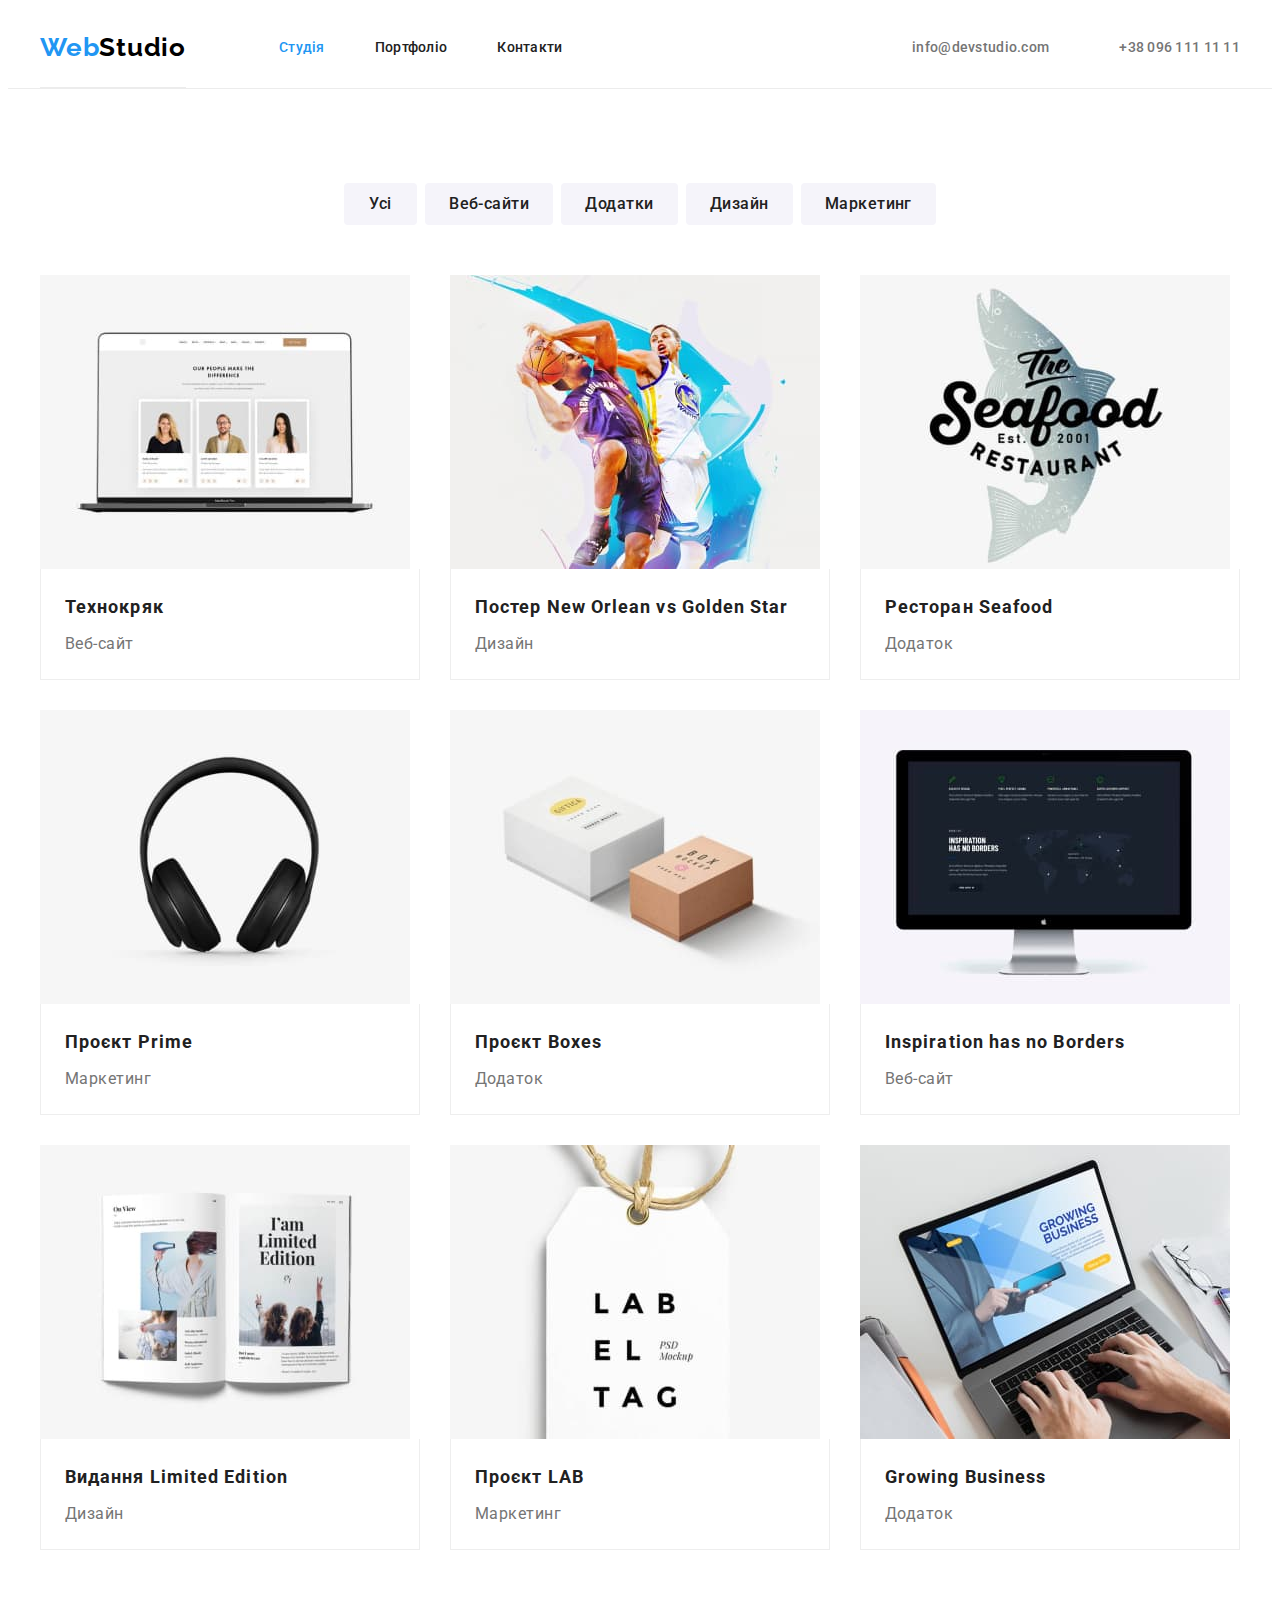
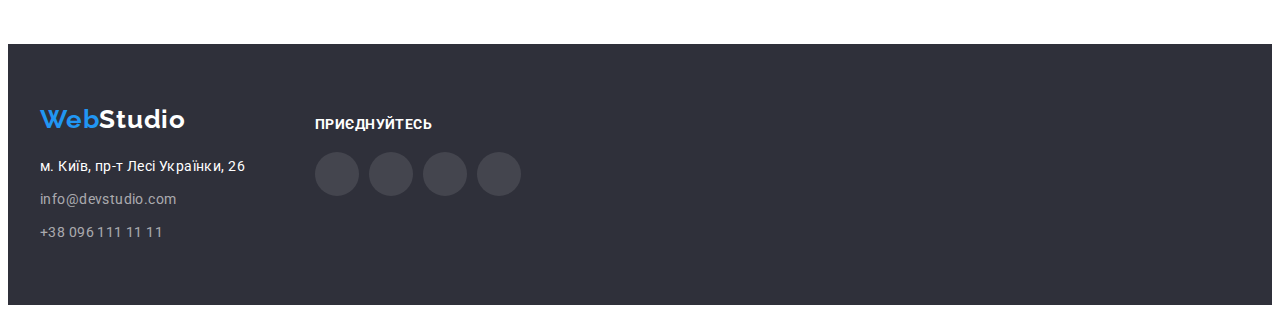
==== portfolio.html @ 78f127bf "first commit" ====
<!DOCTYPE html>
<html lang="uk">
  <head>
    <meta charset="utf-8" />
    <meta name="description" content="Студія веб розробки" />
    <meta name="viewport" content="width=device-width, initial-scale=1.0" />
    <title>WebStudio</title>
    <link rel="preconnect" href="https://fonts.googleapis.com" />
    <link rel="preconnect" href="https://fonts.gstatic.com" crossorigin />
    <link
      href="https://fonts.googleapis.com/css2?family=Raleway:wght@700&family=Roboto:wght@400;500;700;900&display=swap"
      rel="stylesheet"
    />
    <link
      rel="stylesheet"
      href="https://cdnjs.cloudflare.com/ajax/libs/modern-normalize/1.1.0/modern-normalize.min.css"
      integrity="sha512-wpPYUAdjBVSE4KJnH1VR1HeZfpl1ub8YT/NKx4PuQ5NmX2tKuGu6U/JRp5y+Y8XG2tV+wKQpNHVUX03MfMFn9Q=="
      crossorigin="anonymous"
      referrerpolicy="no-referrer"
    />
    <link rel="stylesheet" href="./css/styles.css" />
  </head>

  <body>
    <header class="header">
      <nav class="container main-nav">
        <a href="./index.html" class="logo header"><span>Web</span>Studio</a>
        <ul class="site-nav list">
          <li class="item">
            <a href="./index.html" class="current link menu">Студія</a>
          </li>
          <li class="item">
            <a href="./portfolio.html" class="link menu">Портфоліо</a>
          </li>
          <li class="item"><a href="" class="link menu">Контакти</a></li>
        </ul>
        <ul class="site-nav list">
          <li class="item">
            <a href="mailto:info@devstudio.com" class="link contacts">
              <svg class="site-nav-icons-envelope">
                <use href="./images/icons.svg#icon-envelope"></use>
              </svg>
              info@devstudio.com
            </a>
          </li>
          <li class="item">
            <a href="tel:+380961111111" class="link contacts"
              ><svg class="site-nav-icons-smartphone">
                <use href="./images/icons.svg#icon-smartphone"></use>
              </svg>
              +38 096 111 11 11</a
            >
          </li>
        </ul>
      </nav>
    </header>

    <main>
      <section class="section">
        <div class="container">
          <ul class="buttons list">
            <li class="item">
              <button type="button" class="button secondary">Усі</button>
            </li>
            <li class="item">
              <button type="button" class="button secondary">Веб-сайти</button>
            </li>
            <li class="item">
              <button type="button" class="button secondary">Додатки</button>
            </li>
            <li class="item">
              <button type="button" class="button secondary">Дизайн</button>
            </li>
            <li class="item">
              <button type="button" class="button secondary">Маркетинг</button>
            </li>
          </ul>
          <ul class="portfolio list">
            <li class="item">
              <img
                src="./images/portfolio1.jpg"
                width="370"
                alt="Ноутбук"
                class="picture"
              />
              <div class="caption">
                <h3 class="title">Технокряк</h3>
                <p class="text">Веб-сайт</p>
              </div>
            </li>
            <li class="item">
              <img
                src="./images/portfolio2.jpg"
                width="370"
                alt="Баскетболісти"
                class="picture"
              />
              <div class="caption">
                <h3 class="title">
                  Постер <span lang="en">New Orlean vs Golden Star</span>
                </h3>
                <p class="text">Дизайн</p>
              </div>
            </li>
            <li class="item">
              <img
                src="./images/portfolio3.jpg"
                width="370"
                alt="Лого ресторану"
                class="picture"
              />
              <div class="caption">
                <h3 class="title">Ресторан <span lang="en">Seafood</span></h3>
                <p class="text">Додаток</p>
              </div>
            </li>
            <li class="item">
              <img
                src="./images/portfolio4.jpg"
                width="370"
                alt="Навушники"
                class="picture"
              />
              <div class="caption">
                <h3 class="title">Проєкт <span lang="en">Prime</span></h3>
                <p class="text">Маркетинг</p>
              </div>
            </li>
            <li class="item">
              <img
                src="./images/portfolio5.jpg"
                width="370"
                alt="Коробки"
                class="picture"
              />
              <div class="caption">
                <h3 class="title">Проєкт <span lang="en">Boxes</span></h3>
                <p class="text">Додаток</p>
              </div>
            </li>
            <li class="item">
              <img
                src="./images/portfolio6.jpg"
                width="370"
                alt="Монітор"
                class="picture"
              />
              <div class="caption">
                <h3 lang="en" class="title">Inspiration has no Borders</h3>
                <p class="text">Веб-сайт</p>
              </div>
            </li>
            <li class="item">
              <img
                src="./images/portfolio7.jpg"
                width="370"
                alt="Журнал"
                class="picture"
              />
              <div class="caption">
                <h3 class="title">
                  Видання <span lang="en">Limited Edition</span>
                </h3>
                <p class="text">Дизайн</p>
              </div>
            </li>
            <li class="item">
              <img
                src="./images/portfolio8.jpg"
                width="370"
                alt="Бірка"
                class="picture"
              />
              <div class="caption">
                <h3 class="title">Проєкт <span lang="en">LAB</span></h3>
                <p class="text">Маркетинг</p>
              </div>
            </li>
            <li class="item">
              <img
                src="./images/portfolio9.jpg"
                width="370"
                alt="Монітор"
                class="picture"
              />
              <div class="caption">
                <h3 lang="en" class="title">Growing Business</h3>
                <p class="text">Додаток</p>
              </div>
            </li>
          </ul>
        </div>
      </section>
    </main>

    <footer class="footer">
      <div class="container footer-flex-container">
        <div class="footer-links">
          <a href="index.html" class="logo footer"><span>Web</span>Studio</a>
          <address>
            <ul class="list">
              <li class="item">
                <a
                  href="https://goo.gl/maps/HQZ7D9N381DyTUNg7"
                  target="_blank"
                  rel="noopener noreferrer"
                  class="address link"
                  >м. Київ, пр-т Лесі Українки, 26</a
                >
              </li>
              <li class="item">
                <a href="mailto:info@devstudio.com" class="link"
                  >info@devstudio.com</a
                >
              </li>
              <li class="item">
                <a href="tel:+380961111111" class="link">+38 096 111 11 11</a>
              </li>
            </ul>
          </address>
        </div>
        <div class="footer-social-list-container">
          <h3 class="footer-social-list-title">приєднуйтесь</h3>
          <ul class="list social-list">
            <li class="social-list-item social-list-item-dark">
              <svg
                class="footer-social-list-icon"
                width="20"
                height="20"
                aria-label="instagram"
                lang="en"
              >
                <use href="./images/icons.svg#icon-instagram"></use>
              </svg>
            </li>
            <li class="social-list-item social-list-item-dark">
              <svg
                class="footer-social-list-icon"
                width="20"
                height="20"
                aria-label="twitter"
                lang="en"
              >
                <use href="./images/icons.svg#icon-twitter"></use>
              </svg>
            </li>
            <li class="social-list-item social-list-item-dark">
              <svg
                class="footer-social-list-icon"
                width="20"
                height="20"
                aria-label="facebook"
                lang="en"
              >
                <use href="./images/icons.svg#icon-facebook"></use>
              </svg>
            </li>
            <li class="social-list-item social-list-item-dark">
              <svg
                class="footer-social-list-icon"
                width="20px"
                height="20"
                aria-label="linkedin"
                lang="en"
              >
                <use href="./images/icons.svg#icon-linkedin"></use>
              </svg>
            </li>
          </ul>
        </div>
      </div>
    </footer>
  </body>
</html>
---- css/styles.css ----
/* grey rgba(255, 255, 255, 0.6); */

:root {
        --primary-text-color: #757575;
        --title-text-color: #212121;
        --accent: #2196F3;
        --background-accent: #F5F4FA;
        --hero-background: #2F303A;
        --primary-bg: #FFFFFF;
        --social-icons: #AFB1B8;
}

.list {
        list-style: none;
        padding: 0;
        margin: 0;
}

body {
        font-family: 'Roboto', sans-serif;

        color: var(--primary-text-color);
        background-color: var(--primary-bg);
}

h2.hidden {
        visibility: hidden;
        height: 0px;
        margin-top: 0;
        margin-bottom: 0;
}

.container {
        width: 1200px;
        padding-left: 15px;
        padding-right: 15px;
        margin-left: auto;
        margin-right: auto;
}

/* Logo */
.logo {
        font-family: 'Raleway';
        font-weight: 700;
        font-size: 26px;
        line-height: 1.2;
        text-decoration: none;
        letter-spacing: 0.03em;
}

.logo.header {
        display: block;
        padding-top: 24px;
        padding-bottom: 24px;
        margin-right: 93px;

        color: #000000;
}

.logo.footer {
        display: block;
        margin-bottom: 20px;
        padding-top: 0;
        padding-bottom: 0px;

        color: var(--primary-bg);
}

.logo span {
        color: var(--accent);
}

/* site navigation */
.site-nav {
        display: flex;
}

.site-nav .item:not(:last-child) {
        margin-right: 50px;
}

.main-nav .site-nav + .site-nav {
        margin-left: auto;
}

.site-nav .link {
        display: block;
        padding-top: 32px;
        padding-bottom: 32px;

        font-weight: 500;
        font-size: 14px;
        line-height: 1.14;
        text-decoration: none;
        letter-spacing: 0.02em;
}

.header {
        border-bottom: 1px solid #ECECEC;
}

.header .main-nav {
        display: flex;
        align-items: center;
}

.site-nav .link.menu {
        color: var(--title-text-color);
}

.site-nav .link.contacts {
        color: var(--primary-text-color);
        display: flex;
        align-items: center;
}

.site-nav .link:hover, .site-nav .link:focus, .footer-contacts .link:hover, .footer-contacts .link:focus {
        color: var(--accent);
}

.site-nav .link.current {
        color: var(--accent);
}

.site-nav-icons-envelope {
        width: 16px;
        height: 12px;
        margin-right: 10px;
        fill: var(--primary-text-color);
}

.site-nav-icons-smartphone {
        width: 10px;
        height: 16px;
        margin-right: 10px;
        fill: var(--primary-text-color);
}

.link.contacts:hover .site-nav-icons-envelope,
.link.contacts:focus .site-nav-icons-envelope,
.link.contacts:hover .site-nav-icons-smartphone,
.link.contacts:focus .site-nav-icons-smartphone {
        fill: var(--accent);
}

/* Buttons */
.button {
        display: inline-block;
        min-width: 73px;

        font-family: inherit;
        font-size: 16px;
        text-align: center;
        cursor: pointer;
        text-align: center;
        border-radius: 4px;
        border-color: transparent;
}

.button.primary {
        padding: 10px 32px;
        box-shadow: 0px 4px 4px rgba(0, 0, 0, 0.15);
        border-radius: 4px;

        color:var(--primary-bg);
        background-color: var(--accent);
        font-weight: 700;
        line-height: 1.88;
        letter-spacing: 0.06em;

}

.button.secondary {
        padding: 6px 22px;
        border-radius: 4px;

        color: var(--title-text-color);
        background-color: var(--background-accent);
        font-weight: 500;
        line-height: 1.6; 
        letter-spacing: 0.03em;
}

.button.secondary:hover {
        padding: 6px 25px;

        color: var(--primary-bg);
        background-color: var(--accent);
        box-shadow: 0px 3px 1px rgba(0, 0, 0, 0.1), 0px 1px 2px rgba(0, 0, 0, 0.08), 0px 2px 2px rgba(0, 0, 0, 0.12);
}

/* hero block */
.hero {
        padding-top: 200px;
        padding-bottom: 200px;
        max-width: 1600px;
        margin-left: auto;
        margin-right: auto;

        background-color: var(--hero-background);
        background-image: linear-gradient(rgba(47, 48, 58, 0.4), rgba(47, 48, 58, 0.4)),
       
                url('../images/hero-background.jpg');
        background-size: cover;
        background-position: center;
        background-repeat: no-repeat;
        text-align: center;
}

.hero-title {
        margin-top: 0;
        margin-bottom: 30px;
        margin-left: auto;
        margin-right: auto;
        max-width: 696px;

        color: var(--primary-bg);
        font-weight: 900;
        font-size: 44px;
        line-height: 1.36;
        letter-spacing: 0.06em;
        text-transform: uppercase;
}
        

/* Sections */
.section {
        padding-top: 94px;
        padding-bottom: 94px;
}

.section.no-top-padding {
        padding-top: 0;
}

.section-title {
        margin-top: 0;
        margin-bottom: 50px;

        color:var(--title-text-color);
        font-size: 36px;
        line-height: 1.17;
        text-align: center;
        letter-spacing: 0.03em;
}

.section-accent {
        padding-top: 94px;
        padding-bottom: 94px;

        background: var(--background-accent);
}

/* Features section (list) */
.features {
        display: flex;
        justify-content: space-between;
}

.features-item {
        width: 270px;
}

.features-item::before{
        display: block;
        margin-bottom: 30px;
        content: '';
        height: 120px;
        border-radius: 4px;
        background-color: #F5F4FA;
        background-size: 70px;
        background-repeat: no-repeat;
        background-position: center;
}

.antenna::before{
        background-image: url(../images/antenna.svg);
}

.clock::before {
        background-image: url(../images/clock.svg);
}

.diagram::before {
        background-image: url(../images/diagram.svg);
}

.astronaut::before {
        background-image: url(../images/astronaut.svg);
}

.features .title {
        margin-top: 0;
        margin-bottom: 10px;

        color: var(--title-text-color);
        font-size: 14px;
        line-height: 1.14;
        text-transform: uppercase;
        letter-spacing: 0.03em;
}

.features .text {
        margin-top: 0;
        margin-bottom: 0;

        font-size: 14px;
        line-height: 1.71;
        letter-spacing: 0.03em;
}

/* Services section (list)*/
.services {
        display: flex;
        justify-content: space-between;
}

/* Team section (list)*/
.team {
        display: flex;
        justify-content: space-between;
}

.team .title {
        margin-top: 0;
        margin-bottom: 10px;

        color: var(--title-text-color);
        font-weight: 500;
        font-size: 16px;
        line-height: 1.19;        
        text-align: center;
        letter-spacing: 0.03em;
}

.team .text {
        margin-top: 0;
        margin-bottom: 16px;

        line-height: 1.19;
        text-align: center;
        letter-spacing: 0.03em;
}

.team .caption {
        padding-top: 30px;
        padding-bottom: 30px;
}

.team .picture {
        display: block;
}

.team .item {
        width: 270px;
        background-color: #FFFFFF;
        box-shadow: 0px 1px 3px rgba(0, 0, 0, 0.12), 0px 1px 1px rgba(0, 0, 0, 0.14), 0px 2px 1px rgba(0, 0, 0, 0.2);
        border-radius: 0px 0px 4px 4px;
}

.social-list {
        display: flex;
        justify-content: center;
        gap: 10px;
}

.social-list-item {
        display: flex;
        justify-content: center;
        align-items: center;
        width: 44px;
        height: 44px;
        border-radius: 50%;
}

.social-list-item-team {
        background-color: var(--primary-bg);
}

.social-list-icon {
        fill: var(--social-icons);
}

.social-list-item:hover .social-list-icon,
.social-list-item:focus .social-list-icon {
        fill: var(--primary-bg);
}

.social-list-item:hover,
.social-list-item:focus {
        background-color: var(--accent);
}

/* Clients */
.clients {
        display: flex;
        justify-content: center;
        align-items: center;
        gap: 30px;
}

.clients-item {
        padding: 16px 32px;
        width: 170px;
        height: 92px;
        border-color: var(--social-icons);
        border: 1px solid;
        border-radius: 4px;
}

.clients-icon {
        fill: var(--social-icons);
}

.clients-item:hover,
.clients-item:focus {
        border-color: var(--accent);
}

.clients-item:hover .clients-icon,
.clients-item:focus .clients-icon {
        fill: var(--accent);
}

/* Portfolio page: portfolio section */
.container .buttons {
        display: flex;
        justify-content: center;
        margin-bottom: 50px;
}

.buttons .item:not(:last-child) {
        margin-right: 8px;
}

.portfolio .item:hover {
        box-shadow: 0px 1px 1px rgba(0, 0, 0, 0.12), 0px 4px 4px rgba(0, 0, 0, 0.06), 1px 4px 6px rgba(0, 0, 0, 0.16);
}

.portfolio {
        display: flex;
        flex-wrap: wrap;
}

.portfolio .title {
        margin-top: 0;
        margin-bottom: 4px;

        color: var(--title-text-color);
        font-size: 18px;
        line-height: 2;
        letter-spacing: 0.06em;
}

.portfolio .text {
        margin-top: 0;
        margin-bottom: 0;

        color: var(--primary-text-color);
        line-height: 1.88;
        letter-spacing: 0.03em;
}

.portfolio .item {
        width: calc((100% - 60px) / 3);
        margin-right: 30px;
        margin-bottom: 30px;
}

.portfolio .item:nth-child(3n) {
        margin-right: 0;
}

.portfolio .item:nth-last-child(-n + 3) {
        margin-bottom: 0;
}

.portfolio .caption {
        padding: 20px 24px;
        border-left: 1px solid #EEEEEE;
        border-bottom: 1px solid #EEEEEE;
        border-right: 1px solid #EEEEEE;
}

.portfolio .picture {
        display: block;
}

/* Footer */
.footer {
        padding-top: 60px;
        padding-bottom: 60px;

        background-color: var(--hero-background);
}

.footer-flex-container {
        display: flex;
        gap: 70px;
}

.footer .link {
        display: flex;
        font-size: 14px;
        line-height: 1.71;
        text-decoration: none;
        letter-spacing: 0.03em;

        color: rgba(255, 255, 255, 0.6);
}

.footer .address.link {
        text-decoration: none;
        font-size: 14px;
        line-height: 1.71;
        font-style: normal;
        letter-spacing: 0.03em;

        color: var(--primary-bg);
}

.footer .item:not(:last-child) {
        margin-bottom: 9px;
}

address {
        font-style: normal;
}

.footer-social-list-container {
        padding-top: 12px;
        padding-bottom: 40px;
}

.footer-social-list-title {
        margin-top: 0;
        margin-bottom: 20px;
}

.footer-social-list-title {
        font-style: normal;
        font-weight: 700;
        font-size: 14px;
        line-height: 1.143;
        letter-spacing: 0.03em;
        text-transform: uppercase;
        color: var(--primary-bg);
}

.social-list-item-dark {
        background-color: rgba(255, 255, 255, 0.1);;
}


.footer-social-list-icon {
        fill: var(--primary-bg);
}
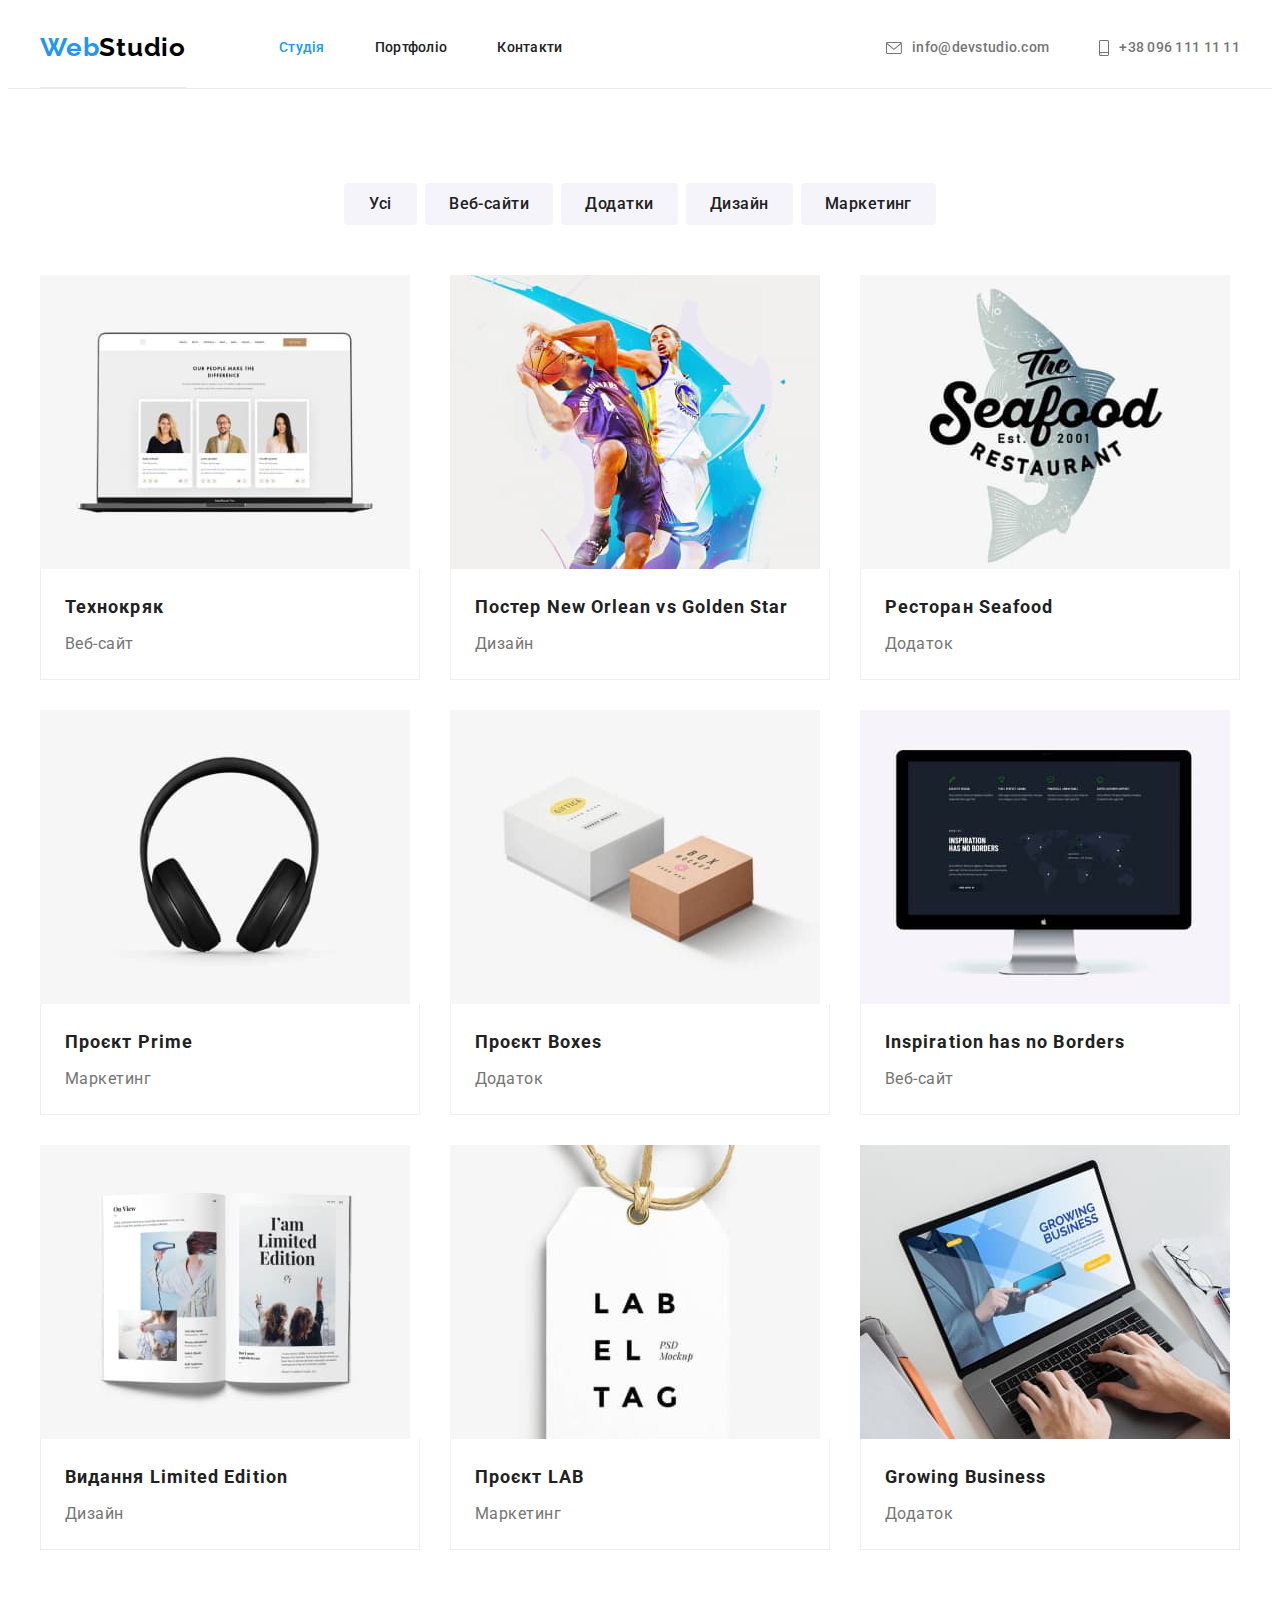
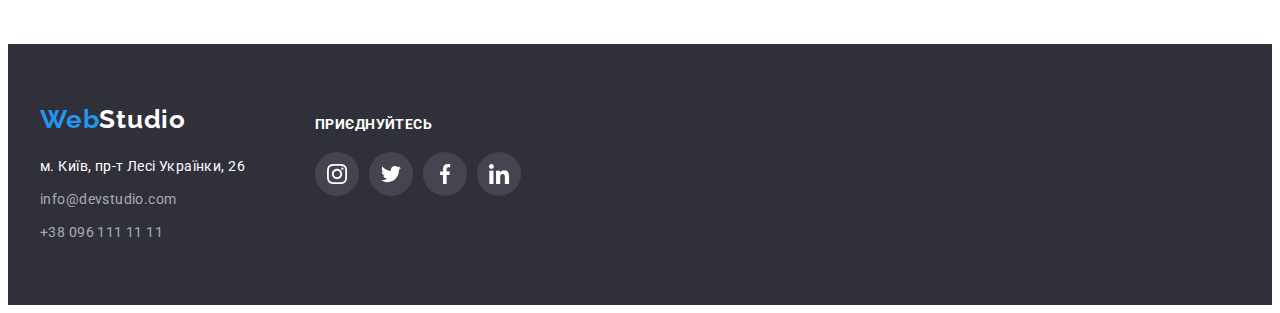
==== commit 8403c7e8: "edits" ====
--- a/portfolio.html
+++ b/portfolio.html
@@ -77,116 +77,134 @@
           </ul>
           <ul class="portfolio list">
             <li class="item">
-              <img
-                src="./images/portfolio1.jpg"
-                width="370"
-                alt="Ноутбук"
-                class="picture"
-              />
-              <div class="caption">
-                <h3 class="title">Технокряк</h3>
-                <p class="text">Веб-сайт</p>
-              </div>
-            </li>
-            <li class="item">
-              <img
-                src="./images/portfolio2.jpg"
-                width="370"
-                alt="Баскетболісти"
-                class="picture"
-              />
-              <div class="caption">
-                <h3 class="title">
-                  Постер <span lang="en">New Orlean vs Golden Star</span>
-                </h3>
-                <p class="text">Дизайн</p>
-              </div>
-            </li>
-            <li class="item">
-              <img
-                src="./images/portfolio3.jpg"
-                width="370"
-                alt="Лого ресторану"
-                class="picture"
-              />
-              <div class="caption">
-                <h3 class="title">Ресторан <span lang="en">Seafood</span></h3>
-                <p class="text">Додаток</p>
-              </div>
-            </li>
-            <li class="item">
-              <img
-                src="./images/portfolio4.jpg"
-                width="370"
-                alt="Навушники"
-                class="picture"
-              />
-              <div class="caption">
-                <h3 class="title">Проєкт <span lang="en">Prime</span></h3>
-                <p class="text">Маркетинг</p>
-              </div>
-            </li>
-            <li class="item">
-              <img
-                src="./images/portfolio5.jpg"
-                width="370"
-                alt="Коробки"
-                class="picture"
-              />
-              <div class="caption">
-                <h3 class="title">Проєкт <span lang="en">Boxes</span></h3>
-                <p class="text">Додаток</p>
-              </div>
-            </li>
-            <li class="item">
-              <img
-                src="./images/portfolio6.jpg"
-                width="370"
-                alt="Монітор"
-                class="picture"
-              />
-              <div class="caption">
-                <h3 lang="en" class="title">Inspiration has no Borders</h3>
-                <p class="text">Веб-сайт</p>
-              </div>
-            </li>
-            <li class="item">
-              <img
-                src="./images/portfolio7.jpg"
-                width="370"
-                alt="Журнал"
-                class="picture"
-              />
-              <div class="caption">
-                <h3 class="title">
-                  Видання <span lang="en">Limited Edition</span>
-                </h3>
-                <p class="text">Дизайн</p>
-              </div>
-            </li>
-            <li class="item">
-              <img
-                src="./images/portfolio8.jpg"
-                width="370"
-                alt="Бірка"
-                class="picture"
-              />
-              <div class="caption">
-                <h3 class="title">Проєкт <span lang="en">LAB</span></h3>
-                <p class="text">Маркетинг</p>
-              </div>
-            </li>
-            <li class="item">
-              <img
-                src="./images/portfolio9.jpg"
-                width="370"
-                alt="Монітор"
-                class="picture"
-              />
-              <div class="caption">
-                <h3 lang="en" class="title">Growing Business</h3>
-                <p class="text">Додаток</p>
-              </div>
+              <a href="" class="link portfolio-link">
+                <img
+                  src="./images/portfolio1.jpg"
+                  width="370"
+                  alt="Ноутбук"
+                  class="picture"
+                />
+                <div class="caption">
+                  <h3 class="title">Технокряк</h3>
+                  <p class="text">Веб-сайт</p>
+                </div>
+              </a>
+            </li>
+            <li class="item">
+              <a href="" class="link portfolio-link">
+                <img
+                  src="./images/portfolio2.jpg"
+                  width="370"
+                  alt="Баскетболісти"
+                  class="picture"
+                />
+                <div class="caption">
+                  <h3 class="title">
+                    Постер <span lang="en">New Orlean vs Golden Star</span>
+                  </h3>
+                  <p class="text">Дизайн</p>
+                </div>
+              </a>
+            </li>
+            <li class="item">
+              <a href="" class="link portfolio-link">
+                <img
+                  src="./images/portfolio3.jpg"
+                  width="370"
+                  alt="Лого ресторану"
+                  class="picture"
+                />
+                <div class="caption">
+                  <h3 class="title">Ресторан <span lang="en">Seafood</span></h3>
+                  <p class="text">Додаток</p>
+                </div>
+              </a>
+            </li>
+            <li class="item">
+              <a href="" class="link portfolio-link">
+                <img
+                  src="./images/portfolio4.jpg"
+                  width="370"
+                  alt="Навушники"
+                  class="picture"
+                />
+                <div class="caption">
+                  <h3 class="title">Проєкт <span lang="en">Prime</span></h3>
+                  <p class="text">Маркетинг</p>
+                </div>
+              </a>
+            </li>
+            <li class="item">
+              <a href="" class="link portfolio-link">
+                <img
+                  src="./images/portfolio5.jpg"
+                  width="370"
+                  alt="Коробки"
+                  class="picture"
+                />
+                <div class="caption">
+                  <h3 class="title">Проєкт <span lang="en">Boxes</span></h3>
+                  <p class="text">Додаток</p>
+                </div>
+              </a>
+            </li>
+            <li class="item">
+              <a href="" class="link portfolio-link">
+                <img
+                  src="./images/portfolio6.jpg"
+                  width="370"
+                  alt="Монітор"
+                  class="picture"
+                />
+                <div class="caption">
+                  <h3 lang="en" class="title">Inspiration has no Borders</h3>
+                  <p class="text">Веб-сайт</p>
+                </div>
+              </a>
+            </li>
+            <li class="item">
+              <a href="" class="link portfolio-link">
+                <img
+                  src="./images/portfolio7.jpg"
+                  width="370"
+                  alt="Журнал"
+                  class="picture"
+                />
+                <div class="caption">
+                  <h3 class="title">
+                    Видання <span lang="en">Limited Edition</span>
+                  </h3>
+                  <p class="text">Дизайн</p>
+                </div>
+              </a>
+            </li>
+            <li class="item">
+              <a href="" class="link portfolio-link">
+                <img
+                  src="./images/portfolio8.jpg"
+                  width="370"
+                  alt="Бірка"
+                  class="picture"
+                />
+                <div class="caption">
+                  <h3 class="title">Проєкт <span lang="en">LAB</span></h3>
+                  <p class="text">Маркетинг</p>
+                </div>
+              </a>
+            </li>
+            <li class="item">
+              <a href="" class="link portfolio-link">
+                <img
+                  src="./images/portfolio9.jpg"
+                  width="370"
+                  alt="Монітор"
+                  class="picture"
+                />
+                <div class="caption">
+                  <h3 lang="en" class="title">Growing Business</h3>
+                  <p class="text">Додаток</p>
+                </div>
+              </a>
             </li>
           </ul>
         </div>
@@ -222,49 +240,57 @@
         <div class="footer-social-list-container">
           <h3 class="footer-social-list-title">приєднуйтесь</h3>
           <ul class="list social-list">
-            <li class="social-list-item social-list-item-dark">
-              <svg
-                class="footer-social-list-icon"
-                width="20"
-                height="20"
-                aria-label="instagram"
-                lang="en"
-              >
-                <use href="./images/icons.svg#icon-instagram"></use>
-              </svg>
-            </li>
-            <li class="social-list-item social-list-item-dark">
-              <svg
-                class="footer-social-list-icon"
-                width="20"
-                height="20"
-                aria-label="twitter"
-                lang="en"
-              >
-                <use href="./images/icons.svg#icon-twitter"></use>
-              </svg>
-            </li>
-            <li class="social-list-item social-list-item-dark">
-              <svg
-                class="footer-social-list-icon"
-                width="20"
-                height="20"
-                aria-label="facebook"
-                lang="en"
-              >
-                <use href="./images/icons.svg#icon-facebook"></use>
-              </svg>
-            </li>
-            <li class="social-list-item social-list-item-dark">
-              <svg
-                class="footer-social-list-icon"
-                width="20px"
-                height="20"
-                aria-label="linkedin"
-                lang="en"
-              >
-                <use href="./images/icons.svg#icon-linkedin"></use>
-              </svg>
+            <li class="social-list-item">
+              <a href="" class="social-list-link social-list-link-dark">
+                <svg
+                  class="footer-social-list-icon"
+                  width="20"
+                  height="20"
+                  aria-label="instagram"
+                  lang="en"
+                >
+                  <use href="./images/icons.svg#icon-instagram"></use>
+                </svg>
+              </a>
+            </li>
+            <li class="social-list-item">
+              <a href="" class="social-list-link social-list-link-dark">
+                <svg
+                  class="footer-social-list-icon"
+                  width="20"
+                  height="20"
+                  aria-label="twitter"
+                  lang="en"
+                >
+                  <use href="./images/icons.svg#icon-twitter"></use>
+                </svg>
+              </a>
+            </li>
+            <li class="social-list-item">
+              <a href="" class="social-list-link social-list-link-dark">
+                <svg
+                  class="footer-social-list-icon"
+                  width="20"
+                  height="20"
+                  aria-label="facebook"
+                  lang="en"
+                >
+                  <use href="./images/icons.svg#icon-facebook"></use>
+                </svg>
+              </a>
+            </li>
+            <li class="social-list-item">
+              <a href="" class="social-list-link social-list-link-dark">
+                <svg
+                  class="footer-social-list-icon"
+                  width="20px"
+                  height="20"
+                  aria-label="linkedin"
+                  lang="en"
+                >
+                  <use href="./images/icons.svg#icon-linkedin"></use>
+                </svg>
+              </a>
             </li>
           </ul>
         </div>
--- a/css/styles.css
+++ b/css/styles.css
@@ -16,6 +16,10 @@
         margin: 0;
 }
 
+.link {
+        text-decoration: none;
+}
+
 body {
         font-family: 'Roboto', sans-serif;
 
@@ -364,7 +368,7 @@
         gap: 10px;
 }
 
-.social-list-item {
+.social-list-link {
         display: flex;
         justify-content: center;
         align-items: center;
@@ -373,7 +377,7 @@
         border-radius: 50%;
 }
 
-.social-list-item-team {
+.social-list-link-team {
         background-color: var(--primary-bg);
 }
 
@@ -381,13 +385,13 @@
         fill: var(--social-icons);
 }
 
-.social-list-item:hover .social-list-icon,
-.social-list-item:focus .social-list-icon {
+.social-list-link:hover .social-list-icon,
+.social-list-link:focus .social-list-icon {
         fill: var(--primary-bg);
 }
 
-.social-list-item:hover,
-.social-list-item:focus {
+.social-list-link:hover,
+.social-list-link:focus {
         background-color: var(--accent);
 }
 
@@ -399,12 +403,14 @@
         gap: 30px;
 }
 
-.clients-item {
+.clients-link {
+        display: block;
         padding: 16px 32px;
         width: 170px;
         height: 92px;
         border-color: var(--social-icons);
-        border: 1px solid;
+        border-width: 1px;
+        border-style: solid;
         border-radius: 4px;
 }
 
@@ -412,13 +418,13 @@
         fill: var(--social-icons);
 }
 
-.clients-item:hover,
-.clients-item:focus {
+.clients-link:hover,
+.clients-link:focus {
         border-color: var(--accent);
 }
 
-.clients-item:hover .clients-icon,
-.clients-item:focus .clients-icon {
+.clients-link:hover .clients-icon,
+.clients-link:focus .clients-icon {
         fill: var(--accent);
 }
 
@@ -431,10 +437,6 @@
 
 .buttons .item:not(:last-child) {
         margin-right: 8px;
-}
-
-.portfolio .item:hover {
-        box-shadow: 0px 1px 1px rgba(0, 0, 0, 0.12), 0px 4px 4px rgba(0, 0, 0, 0.06), 1px 4px 6px rgba(0, 0, 0, 0.16);
 }
 
 .portfolio {
@@ -486,6 +488,11 @@
         display: block;
 }
 
+.portfolio-link:hover {
+        display: block;
+        box-shadow: 0px 1px 1px rgba(0, 0, 0, 0.12), 0px 4px 4px rgba(0, 0, 0, 0.06), 1px 4px 6px rgba(0, 0, 0, 0.16);
+}
+
 /* Footer */
 .footer {
         padding-top: 60px;
@@ -547,7 +554,7 @@
         color: var(--primary-bg);
 }
 
-.social-list-item-dark {
+.social-list-link-dark {
         background-color: rgba(255, 255, 255, 0.1);;
 }
 
